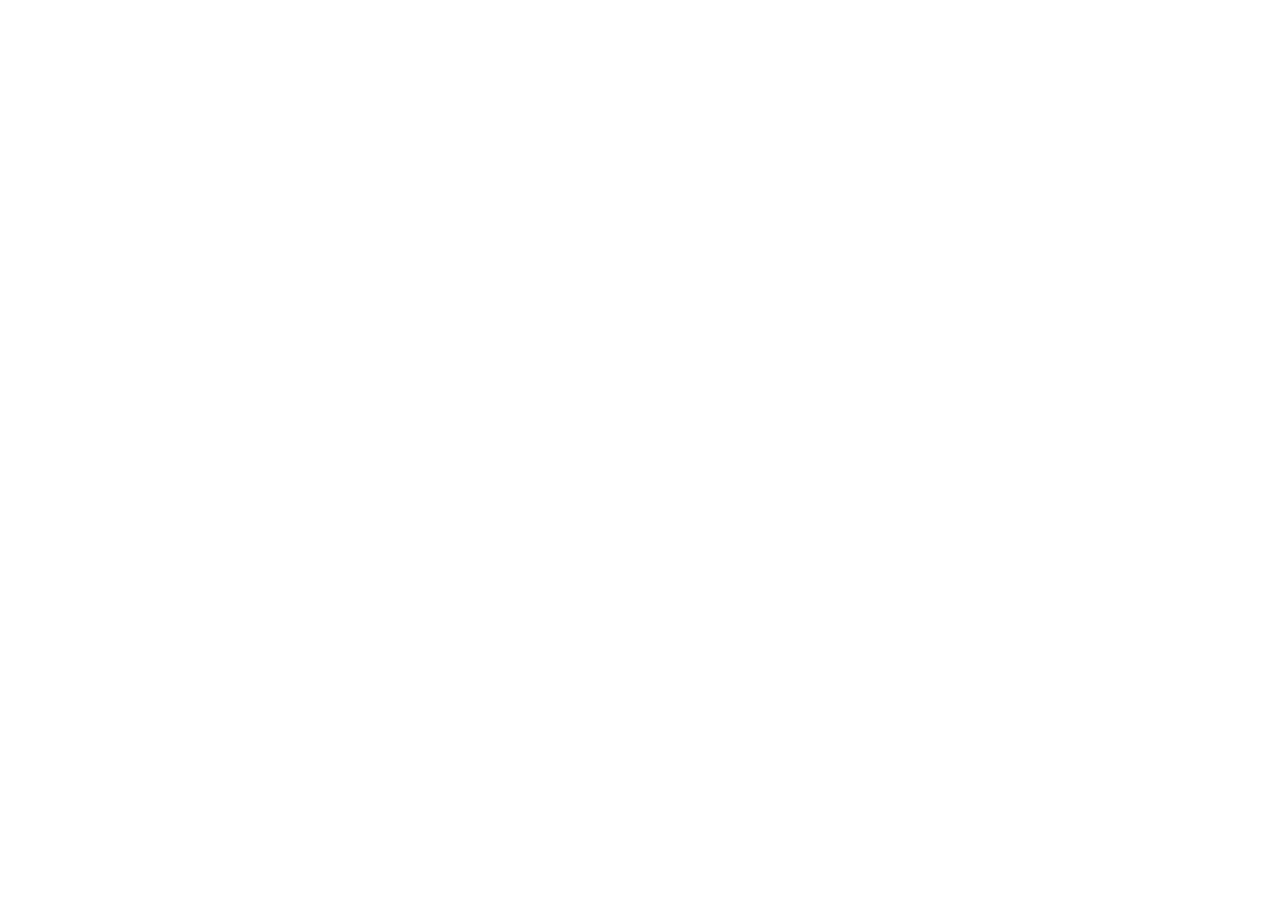
==== cart.html @ 421bfa74 "Initial commit" ====
<!DOCTYPE html>
<html lang="en">
<head>
    <meta charset="UTF-8">
    <meta name="viewport" content="width=device-width, initial-scale=1.0">
    <title>Monk|cart</title>
    <link rel="stylesheet" href="cart.css">
</head>
<body>
    <div class="cart-img">
        <img src="cart.js" alt="">
    </div>
</body>
</html>
---- cart.css ----
*{
    margin: 0;
    padding: 0;
    box-sizing: border-box;
}
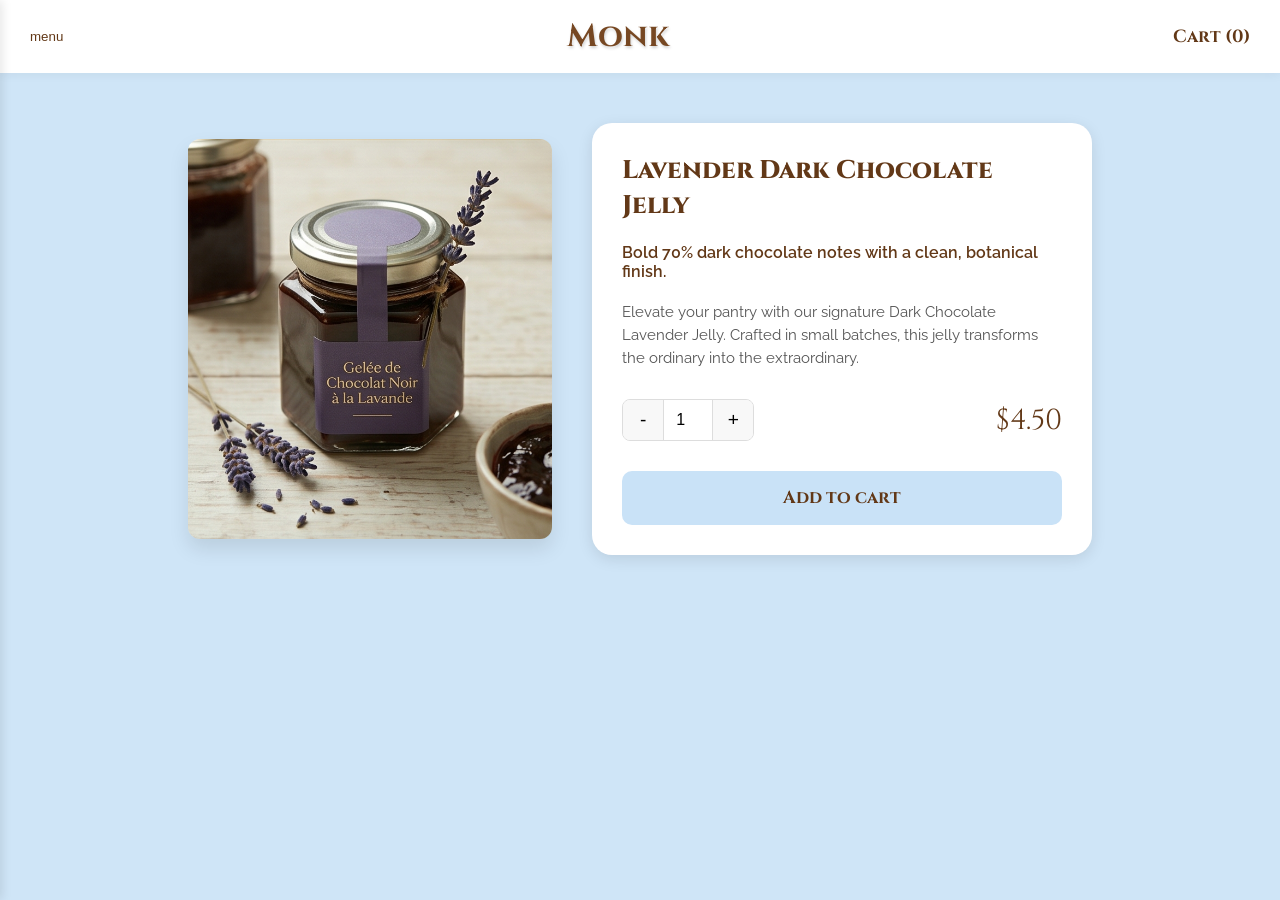
==== commit 7fc44821: "updated" ====
--- a/cart.html
+++ b/cart.html
@@ -7,8 +7,45 @@
     <link rel="stylesheet" href="cart.css">
 </head>
 <body>
-    <div class="cart-img">
-        <img src="cart.js" alt="">
+   <div id="sidebar">
+        <span class="material-symbols-outlined close-btn" onclick="toggleSidebar()">close</span>
+        <h2 style="font-family: Cinzel; margin-top: 40px;">Menu</h2>
+        <ul style="list-style: none; margin-top: 20px;">
+            <li style="margin: 10px 0;"><a href="#" style="text-decoration: none; color: brown;">Home</a></li>
+            <li style="margin: 10px 0;"><a href="#" style="text-decoration: none; color: brown;">Products</a></li>
+            <li style="margin: 10px 0;"><a href="#" style="text-decoration: none; color: brown;">Contact</a></li>
+        </ul>
     </div>
+
+    <nav>
+        <button class="menu" onclick="toggleSidebar()">
+        <span class="material-symbols-outlined">menu</span>
+        </button>
+        <p>Monk</p>
+        <a href="#" id="cart-count">Cart (0)</a>
+    </nav>
+
+    <section>
+        <img src="chocolate2.png" alt="Lavender dark chocolate jelly">
+        
+        <div class="cart-details">
+            <h1 class="cart-item">Lavender Dark Chocolate Jelly</h1>
+            <p class="short-description">Bold 70% dark chocolate notes with a clean, botanical finish.</p>
+            <p class="description">Elevate your pantry with our signature Dark Chocolate Lavender Jelly. Crafted in small batches, this jelly transforms the ordinary into the extraordinary.</p>
+            
+            <div class="qty-container">
+                <div class="qty-controls">
+                    <button onclick="updateQty(-1)">-</button>
+                    <input type="number" id="qty-input" value="1" min="1" onchange="calculateTotal()">
+                    <button onclick="updateQty(1)">+</button>
+                </div>
+                <div class="price-label" id="price-display">$4.50</div>
+            </div>
+
+            <button class="addcart" onclick="addToCart()">Add to cart</button>  
+        </div>
+    </section>
+  <script src="cart.js"></script>
+</div>
 </body>
 </html>
--- a/cart.css
+++ b/cart.css
@@ -1,6 +1,182 @@
+  @import url('https://fonts.googleapis.com/css2?family=Raleway:ital,wght@0,100..900;1,100..900&display=swap');
+  @import url('https://fonts.googleapis.com/css2?family=Cinzel:wght@400..900&display=swap');
+  @import url('https://fonts.googleapis.com/css2?family=Dancing+Script:wght@400..700&display=swap');
 
-*{
-    margin: 0;
-    padding: 0;
-    box-sizing: border-box;
-}+ * {
+            margin: 0;
+            padding: 0;
+            box-sizing: border-box;
+        }
+
+        body {
+            background-color: rgba(201, 226, 247, 0.887);
+            font-family: 'Raleway', sans-serif;
+        }
+
+        nav {
+            display: flex;
+            justify-content: space-between;
+            align-items: center;
+            padding: 15px 30px;
+            background: white;
+            box-shadow: 0 2px 10px rgba(0,0,0,0.05);
+        }
+
+        nav a {
+            text-decoration: none;
+            color: rgb(98, 56, 23);
+            font-family: 'Cinzel';
+            font-size: 1.1rem;
+            font-weight: bold;
+        }
+
+        nav p {
+            font-size: 2rem;
+            font-weight: bold;
+            font-family: 'Cinzel';
+            color: rgba(115, 66, 28, 0.97);
+            text-shadow: 1px 2px 3px rgba(25, 25, 25, 0.2);
+        }
+
+        .menu {
+            background: transparent;
+            border: none;
+            cursor: pointer;
+            color: rgb(98, 56, 23);
+        }
+
+        section {
+            display: flex;
+            justify-content: center;
+            align-items: center;
+            padding: 50px 20px;
+            gap: 40px;
+            flex-wrap: wrap;
+        }
+
+        section img {
+            height: 400px;
+            border-radius: 12px;
+            width: auto;
+            object-fit: cover;
+            box-shadow: 0 10px 20px rgba(0,0,0,0.1);
+        }
+
+        .cart-details {
+            background-color: white;
+            border-radius: 20px;
+            box-shadow: 0 4px 15px rgba(0,0,0,0.1);
+            padding: 30px;
+            width: 100%;
+            max-width: 500px;
+            display: flex;
+            flex-direction: column;
+            gap: 20px;
+        }
+
+        .cart-item {
+            font-size: 1.6rem;
+            font-family: "Cinzel";
+            font-weight: 800;
+            color: rgb(98, 56, 23);
+        }
+
+        .short-description {
+            font-weight: 600;
+            color: rgb(98, 56, 23);
+        }
+
+        .description {
+            color: #555;
+            line-height: 1.5;
+            font-size: 0.95rem;
+        }
+
+        .qty-container {
+            display: flex;
+            align-items: center;
+            gap: 15px;
+            margin-top: 10px;
+        }
+
+        .qty-controls {
+            display: flex;
+            align-items: center;
+            border: 1px solid #ddd;
+            border-radius: 8px;
+            overflow: hidden;
+        }
+
+        .qty-controls button {
+            height: 40px;
+            width: 40px;
+            border: none;
+            background: #f8f8f8;
+            cursor: pointer;
+            font-size: 1.2rem;
+            transition: background 0.2s;
+        }
+
+        .qty-controls button:hover {
+            background: #eee;
+        }
+
+        .qty-controls input {
+            height: 40px;
+            width: 50px;
+            text-align: center;
+            border: none;
+            border-left: 1px solid #ddd;
+            border-right: 1px solid #ddd;
+            font-size: 1rem;
+            outline: none;
+        }
+
+        .price-label {
+            font-size: 1.8rem;
+            font-family: "Cinzel";
+            color: rgb(98, 56, 23);
+            margin-left: auto;
+        }
+
+        .addcart {
+            margin-top: 10px;
+            padding: 15px;
+            background-color: #c9e2f7;
+            color: rgb(98, 56, 23);
+            font-family: 'Cinzel';
+            font-size: 1.1rem;
+            font-weight: bold;
+            border: none;
+            border-radius: 10px;
+            cursor: pointer;
+            transition: all 0.3s ease;
+        }
+
+        .addcart:hover {
+            background-color: #b0d0e6;
+            transform: translateY(-2px);
+        }
+
+        /* Sidebar simple styling */
+        #sidebar {
+            position: fixed;
+            left: -250px;
+            top: 0;
+            width: 250px;
+            height: 100%;
+            background: white;
+            box-shadow: 2px 0 10px rgba(0,0,0,0.1);
+            transition: 0.3s;
+            z-index: 100;
+            padding: 20px;
+        }
+
+        #sidebar.open {
+            left: 0;
+        }
+
+        .close-btn {
+            float: right;
+            cursor: pointer;
+        }
